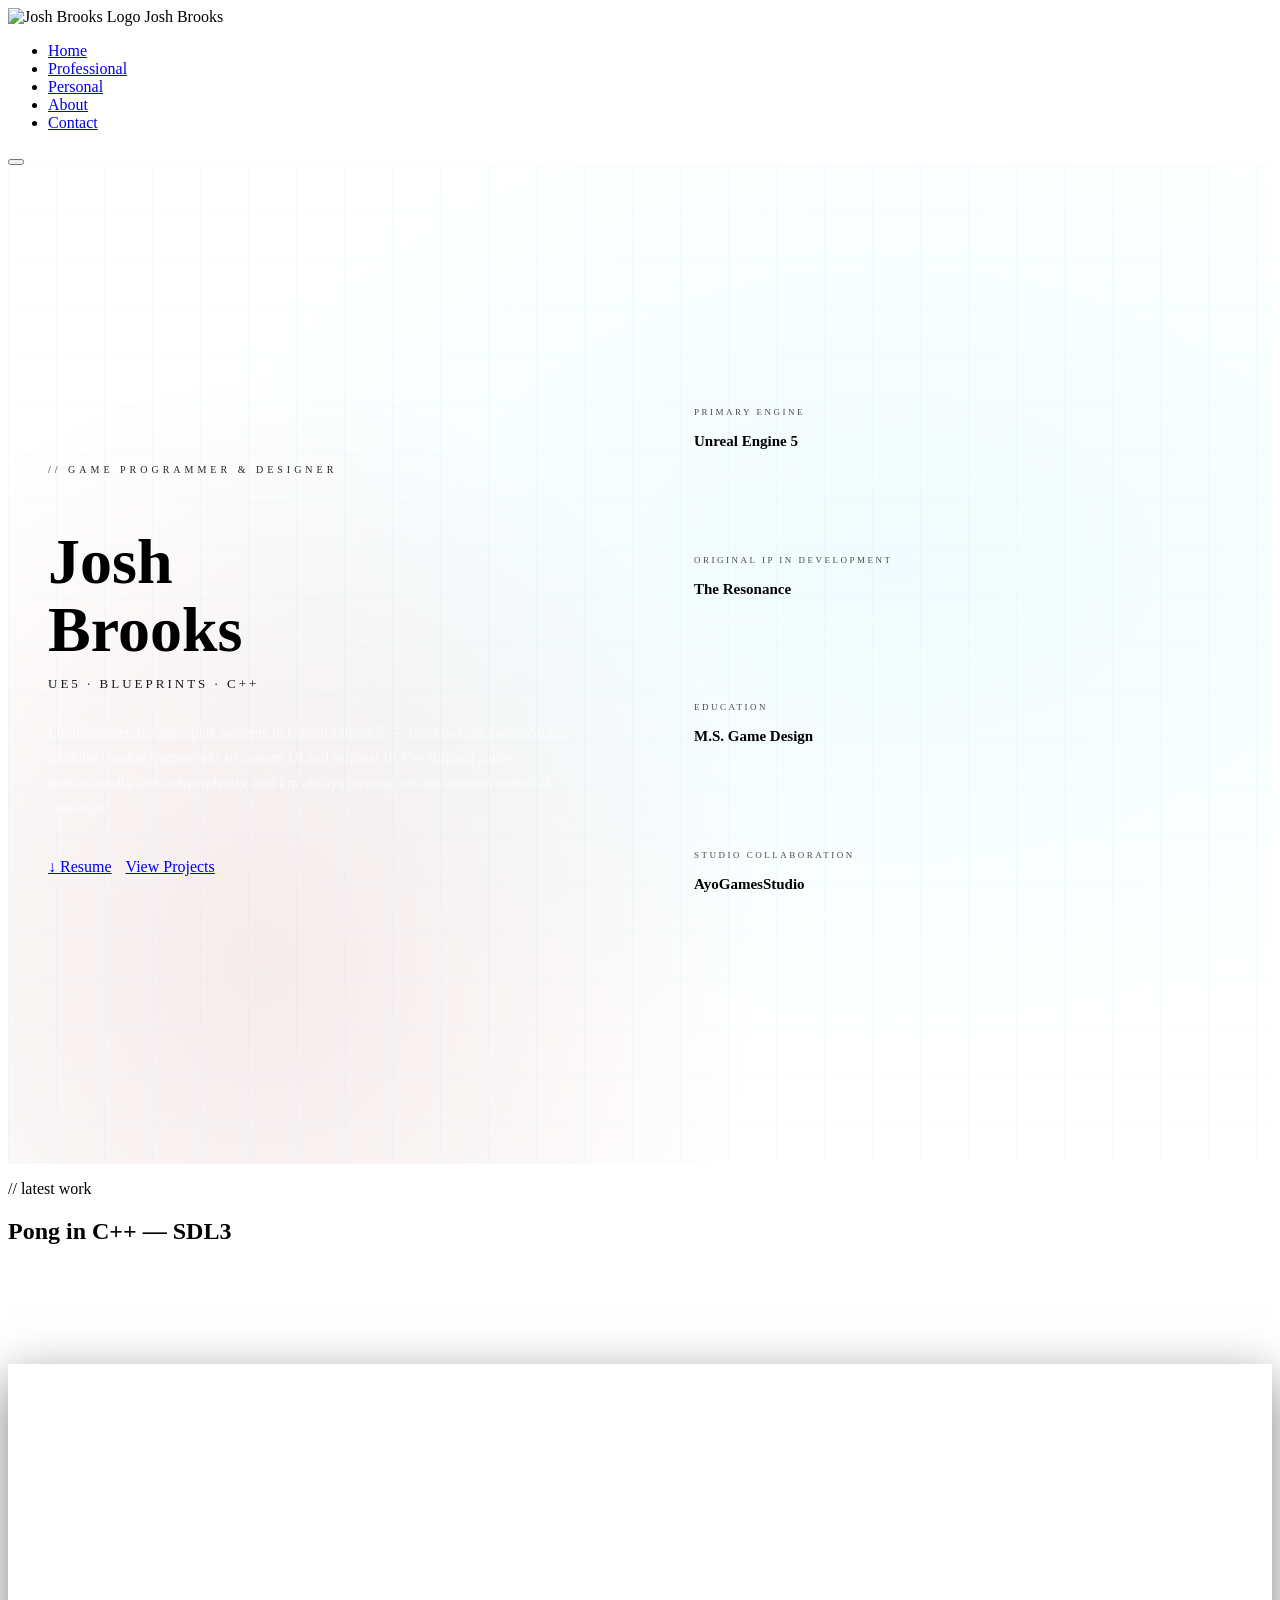
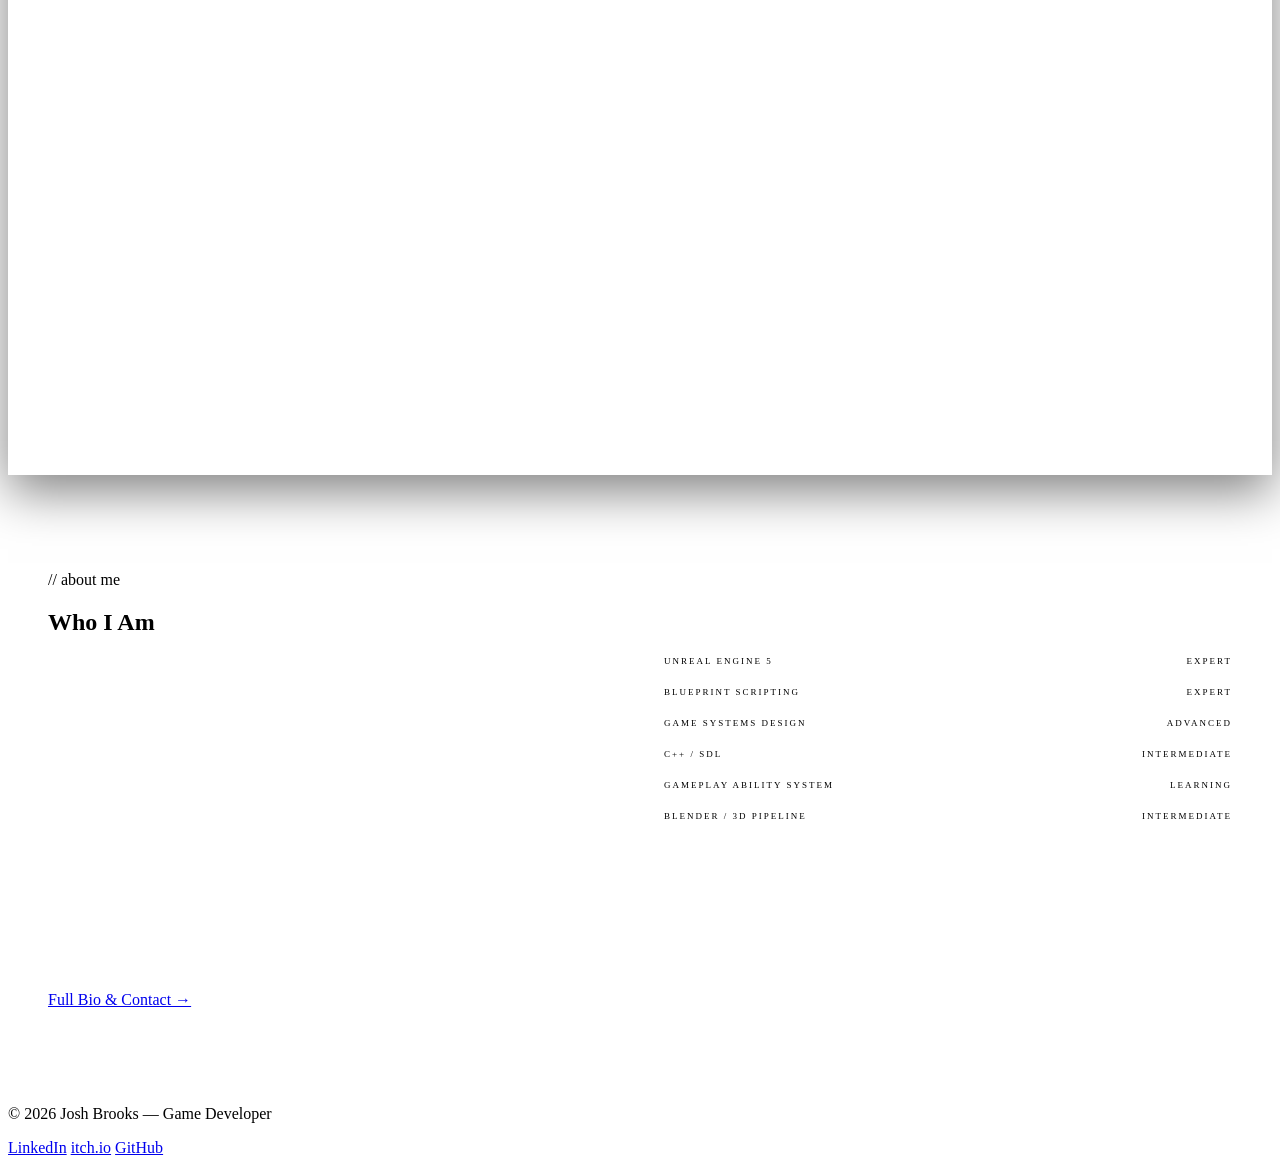
==== index.html @ 255cf156 "Add The Resonance and GASOline plugin case studies Adds two new project case studies to Personal Pro" ====
<!DOCTYPE html>
<html lang="en">
<head>
<meta charset="UTF-8"/>
<meta name="viewport" content="width=device-width, initial-scale=1.0"/>
<meta name="description" content="Josh Brooks — Game Programmer & Designer. UE5, Blueprints, C++."/>
<title>Josh Brooks — Game Dev Portfolio</title>
<link rel="stylesheet" href="style.css"/>
<style>
  /* ── HERO ── */
  .hero {
    min-height: calc(100vh - 62px);
    display: flex;
    align-items: center;
    padding: 80px 40px;
    position: relative;
    overflow: hidden;
  }
  .hero::before {
    content: '';
    position: absolute; inset: 0;
    background:
      radial-gradient(ellipse 60% 50% at 70% 40%, rgba(34,211,238,0.07), transparent),
      radial-gradient(ellipse 40% 60% at 20% 80%, rgba(132,0,5,0.08), transparent);
    pointer-events: none;
  }
  /* subtle grid texture */
  .hero::after {
    content: '';
    position: absolute; inset: 0;
    background-image:
      linear-gradient(rgba(34,211,238,0.04) 1px, transparent 1px),
      linear-gradient(90deg, rgba(34,211,238,0.04) 1px, transparent 1px);
    background-size: 48px 48px;
    pointer-events: none;
  }
 
  .hero-inner {
    position: relative;
    z-index: 2;
    max-width: 1200px;
    margin: 0 auto;
    width: 100%;
    display: grid;
    grid-template-columns: 1fr 1fr;
    gap: 60px;
    align-items: center;
  }
 
  .hero-eyebrow {
    font-family: var(--font-mono);
    font-size: 10px;
    letter-spacing: 4px;
    text-transform: uppercase;
    color: var(--cyan);
    margin-bottom: 16px;
    opacity: 0.85;
  }
  .hero-name {
    font-family: var(--font-head);
    font-weight: 700;
    font-size: clamp(36px, 5vw, 64px);
    line-height: 1.05;
    color: var(--white);
    margin-bottom: 12px;
  }
  .hero-name span {
    color: var(--cyan);
  }
  .hero-role {
    font-family: var(--font-mono);
    font-size: 13px;
    letter-spacing: 3px;
    text-transform: uppercase;
    color: var(--red-bright);
    margin-bottom: 28px;
    opacity: 0.9;
  }
  .hero-bio {
    font-size: 15px;
    font-weight: 300;
    color: rgba(255,255,255,0.65);
    line-height: 1.7;
    max-width: 520px;
    margin-bottom: 36px;
  }
  .hero-btns {
    display: flex;
    gap: 14px;
    flex-wrap: wrap;
  }
 
  /* hero stat chips */
  .hero-stats {
    display: flex;
    flex-direction: column;
    gap: 16px;
  }
  .stat-card {
    background: var(--surface);
    border: 1px solid var(--border);
    border-radius: var(--radius);
    padding: 20px 24px;
    position: relative;
    overflow: hidden;
    transition: border-color 0.3s, box-shadow 0.3s;
  }
  .stat-card:hover {
    border-color: rgba(34,211,238,0.4);
    box-shadow: 0 8px 32px rgba(0,0,0,0.3), 0 0 16px var(--cyan-glow);
  }
  .stat-card::before {
    content: '';
    position: absolute; top:0; right:0;
    width:30px; height:30px;
    background: linear-gradient(225deg, var(--cyan-dim), transparent 60%);
    opacity: 0.4;
    border-radius: 0 var(--radius) 0 0;
  }
  .stat-label {
    font-family: var(--font-mono);
    font-size: 9px;
    letter-spacing: 2.5px;
    text-transform: uppercase;
    color: var(--cyan);
    opacity: 0.7;
    margin-bottom: 6px;
  }
  .stat-value {
    font-family: var(--font-head);
    font-weight: 600;
    font-size: 15px;
    color: var(--white);
    line-height: 1.3;
  }
  .stat-sub {
    font-size: 11px;
    font-weight: 300;
    color: rgba(255,255,255,0.45);
    margin-top: 4px;
  }
 
  /* ── ABOUT ── */
  .about-grid {
    display: grid;
    grid-template-columns: 1fr 1fr;
    gap: 48px;
    align-items: start;
  }
  .about-text p {
    font-size: 14px;
    font-weight: 300;
    color: rgba(255,255,255,0.65);
    line-height: 1.75;
    margin-bottom: 16px;
  }
  .about-text p:last-child { margin-bottom: 0; }
 
  .skills-grid {
    display: flex;
    flex-direction: column;
    gap: 12px;
  }
  .skill-row {
    display: flex;
    flex-direction: column;
    gap: 6px;
  }
  .skill-name {
    font-family: var(--font-mono);
    font-size: 9px;
    letter-spacing: 2px;
    text-transform: uppercase;
    color: var(--muted);
    display: flex;
    justify-content: space-between;
  }
  .skill-name span { color: var(--cyan); }
  .skill-bar {
    height: 3px;
    background: rgba(255,255,255,0.08);
    border-radius: 2px;
    overflow: hidden;
  }
  .skill-fill {
    height: 100%;
    background: linear-gradient(90deg, var(--cyan-dim), var(--cyan));
    border-radius: 2px;
    transform-origin: left;
    animation: fillBar 1.2s cubic-bezier(0.22,1,0.36,1) both;
    animation-play-state: paused;
  }
  .skill-fill.animate { animation-play-state: running; }
  @keyframes fillBar { from { transform: scaleX(0); } to { transform: scaleX(1); } }
 
  /* ── FEATURED VIDEO ── */
  .video-wrap {
    position: relative;
    width: 100%;
    padding-top: 56.25%;
    border-radius: var(--radius);
    overflow: hidden;
    border: 1px solid var(--border);
    box-shadow: 0 16px 48px rgba(0,0,0,0.5);
  }
  .video-wrap iframe {
    position: absolute; inset:0;
    width:100%; height:100%;
    border:none;
  }
 
  /* ── RESPONSIVE ── */
  @media (max-width: 900px) {
    .hero-inner  { grid-template-columns: 1fr; gap:40px; }
    .hero-stats  { flex-direction: row; flex-wrap: wrap; }
    .stat-card   { flex:1; min-width:200px; }
    .about-grid  { grid-template-columns: 1fr; }
    .hero        { padding: 60px 20px; }
  }
</style>
</head>
<body>
 
<!-- NAV -->
<nav class="site-nav">
  <div class="nav-logo">
    <img src="https://wixmp-fe53c9ff592a4da924211f23.wixmp.com/users/c1eed976-c0aa-4ad0-b243-b94461a41cc9/design-previews/214d02a4-6cc4-48d9-95d4-596dc8450f7b/1761703744191-transparentThumbnail.png" alt="Josh Brooks Logo"/>
    <span class="nav-logo-text">Josh Brooks</span>
  </div>
  <ul class="nav-links" id="navLinks">
    <li><a href="index.html" class="active">Home</a></li>
    <li><a href="professional.html">Professional</a></li>
    <li><a href="personal.html">Personal</a></li>
    <li><a href="about.html">About</a></li>
    <li><a href="about.html#contact">Contact</a></li>
  </ul>
  <button class="nav-hamburger" id="hamburger" aria-label="Menu">
    <span></span><span></span><span></span>
  </button>
</nav>
 
<!-- HERO -->
<section class="hero">
  <div class="hero-inner">
    <div class="hero-content">
      <p class="hero-eyebrow">// game programmer & designer</p>
      <h1 class="hero-name">Josh<br/><span>Brooks</span></h1>
      <p class="hero-role">UE5 · Blueprints · C++</p>
      <p class="hero-bio">
        I build immersive gameplay systems in Unreal Engine 5 — from faction-aware AI and modular combat frameworks to custom UI and original IP. I've shipped games professionally and independently, and I'm always pushing toward the next technical challenge.
      </p>
      <div class="hero-btns">
        <a class="btn" href="https://2205a5c4-53d7-4538-85b3-964f6ede4443.filesusr.com/ugd/c1eed9_886ade4aed494b0692daa543a011683f.pdf" target="_blank" rel="noopener">
          ↓ Resume
        </a>
        <a class="btn btn-solid" href="professional.html">View Projects</a>
      </div>
    </div>
    <div class="hero-stats">
      <div class="stat-card">
        <p class="stat-label">Primary Engine</p>
        <p class="stat-value">Unreal Engine 5</p>
        <p class="stat-sub">Blueprints · C++ · GAS</p>
      </div>
      <div class="stat-card">
        <p class="stat-label">Original IP in Development</p>
        <p class="stat-value">The Resonance</p>
        <p class="stat-sub">Elemental Action RPG · GAS Vertical Slice</p>
      </div>
      <div class="stat-card">
        <p class="stat-label">Education</p>
        <p class="stat-value">M.S. Game Design</p>
        <p class="stat-sub">Full Sail University · Digital Cinematography B.S.</p>
      </div>
      <div class="stat-card">
        <p class="stat-label">Studio Collaboration</p>
        <p class="stat-value">AyoGamesStudio</p>
        <p class="stat-sub">Lead Programmer · Little Red Hunter</p>
      </div>
    </div>
  </div>
</section>
 
<!-- FEATURED VIDEO -->
<div class="section" style="padding-top:0;">
  <p class="section-label">// latest work</p>
  <h2 class="section-title">Pong in C++ — SDL3</h2>
  <div class="section-rule"></div>
  <p style="font-size:14px;font-weight:300;color:rgba(255,255,255,0.6);line-height:1.7;margin-bottom:28px;max-width:640px;">
    A fully functional Pong implementation built from scratch in C++ using SDL3 — covering the game loop, delta-time movement, collision detection, paddle AI, and score rendering. Based on Chapter 1 of <em>Game Programming in C++</em> by Sanjay Madhav.
  </p>
  <div class="video-wrap">
    <iframe src="https://www.youtube.com/embed/8UvOI4M-qIA" title="Pong in C++ with SDL3 — Gameplay" allowfullscreen></iframe>
  </div>
</div>
 
<!-- ABOUT SNAPSHOT -->
<div class="section" style="background:var(--bg-dark); max-width:100%; padding:80px 40px;">
  <div style="max-width:1200px; margin:0 auto;">
    <p class="section-label">// about me</p>
    <h2 class="section-title">Who I Am</h2>
    <div class="section-rule"></div>
    <div class="about-grid">
      <div class="about-text">
        <p>Hey! I'm Josh, a Game Programmer and Designer from New Jersey, USA. I've been playing games for as long as I can remember, always curious about how they worked behind the scenes.</p>
        <p>That curiosity led me to earn a Conservatory Certificate in Fine Arts, a Bachelor's in Digital Cinematography, and later a Master's in Game Design from Full Sail University.</p>
        <p>During my studies I interned at Zygobots as Lead Intern, where I contributed to Shattered Melodies — a full action RPG that Ayo Games Studio published on Steam after my graduation. Since then I've continued collaborating with Ayo Games on Little Red Hunter as Lead Programmer, while also building and shipping my own games independently.</p>
        <p>What excites me most is figuring out how gameplay systems tick — and then finding ways to make them more efficient, polished, and fun.</p>
        <div style="margin-top:28px;">
          <a class="btn" href="about.html">Full Bio & Contact →</a>
        </div>
      </div>
      <div class="skills-grid" id="skillsGrid">
        <div class="skill-row">
          <div class="skill-name">Unreal Engine 5 <span>Expert</span></div>
          <div class="skill-bar"><div class="skill-fill" style="width:90%"></div></div>
        </div>
        <div class="skill-row">
          <div class="skill-name">Blueprint Scripting <span>Expert</span></div>
          <div class="skill-bar"><div class="skill-fill" style="width:90%"></div></div>
        </div>
        <div class="skill-row">
          <div class="skill-name">Game Systems Design <span>Advanced</span></div>
          <div class="skill-bar"><div class="skill-fill" style="width:80%"></div></div>
        </div>
        <div class="skill-row">
          <div class="skill-name">C++ / SDL <span>Intermediate</span></div>
          <div class="skill-bar"><div class="skill-fill" style="width:55%"></div></div>
        </div>
        <div class="skill-row">
          <div class="skill-name">Gameplay Ability System <span>Learning</span></div>
          <div class="skill-bar"><div class="skill-fill" style="width:35%"></div></div>
        </div>
        <div class="skill-row">
          <div class="skill-name">Blender / 3D Pipeline <span>Intermediate</span></div>
          <div class="skill-bar"><div class="skill-fill" style="width:50%"></div></div>
        </div>
      </div>
    </div>
  </div>
</div>
 
<!-- FOOTER -->
<footer class="site-footer">
  <p class="footer-copy">© 2026 Josh Brooks — Game Developer</p>
  <div class="footer-links">
    <a href="http://www.linkedin.com/in/veryambitious" target="_blank" rel="noopener">LinkedIn</a>
    <a href="https://fear-wydk.itch.io" target="_blank" rel="noopener">itch.io</a>
    <a href="https://github.com/FearWydk" target="_blank" rel="noopener">GitHub</a>
  </div>
</footer>
 
<script>
  // Nav hamburger
  document.getElementById('hamburger').addEventListener('click', () => {
    document.getElementById('navLinks').classList.toggle('open');
  });
 
  // Skill bar animation on scroll
  const skillsGrid = document.getElementById('skillsGrid');
  const fills = skillsGrid.querySelectorAll('.skill-fill');
  const observer = new IntersectionObserver(entries => {
    entries.forEach(entry => {
      if (entry.isIntersecting) {
        fills.forEach((f, i) => {
          setTimeout(() => f.classList.add('animate'), i * 100);
        });
        observer.disconnect();
      }
    });
  }, { threshold: 0.3 });
  observer.observe(skillsGrid);
</script>
</body>
</html>
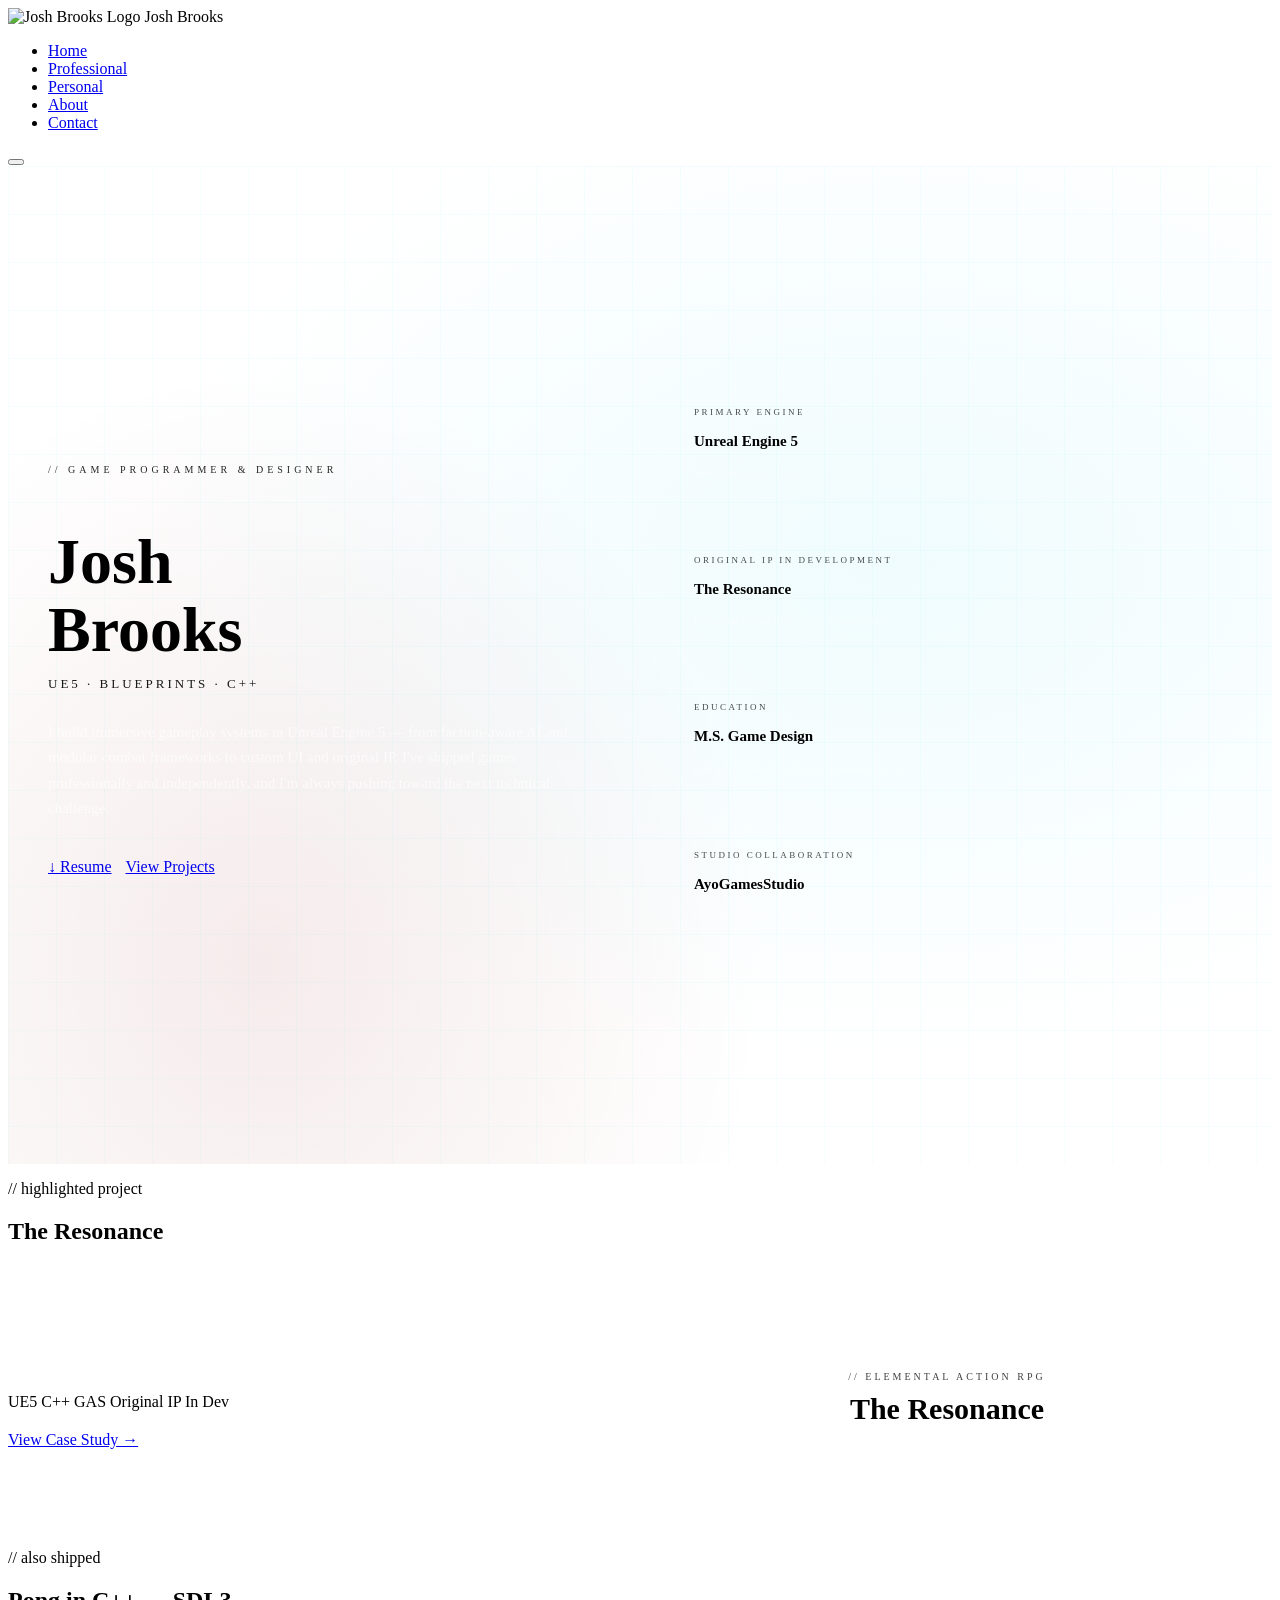
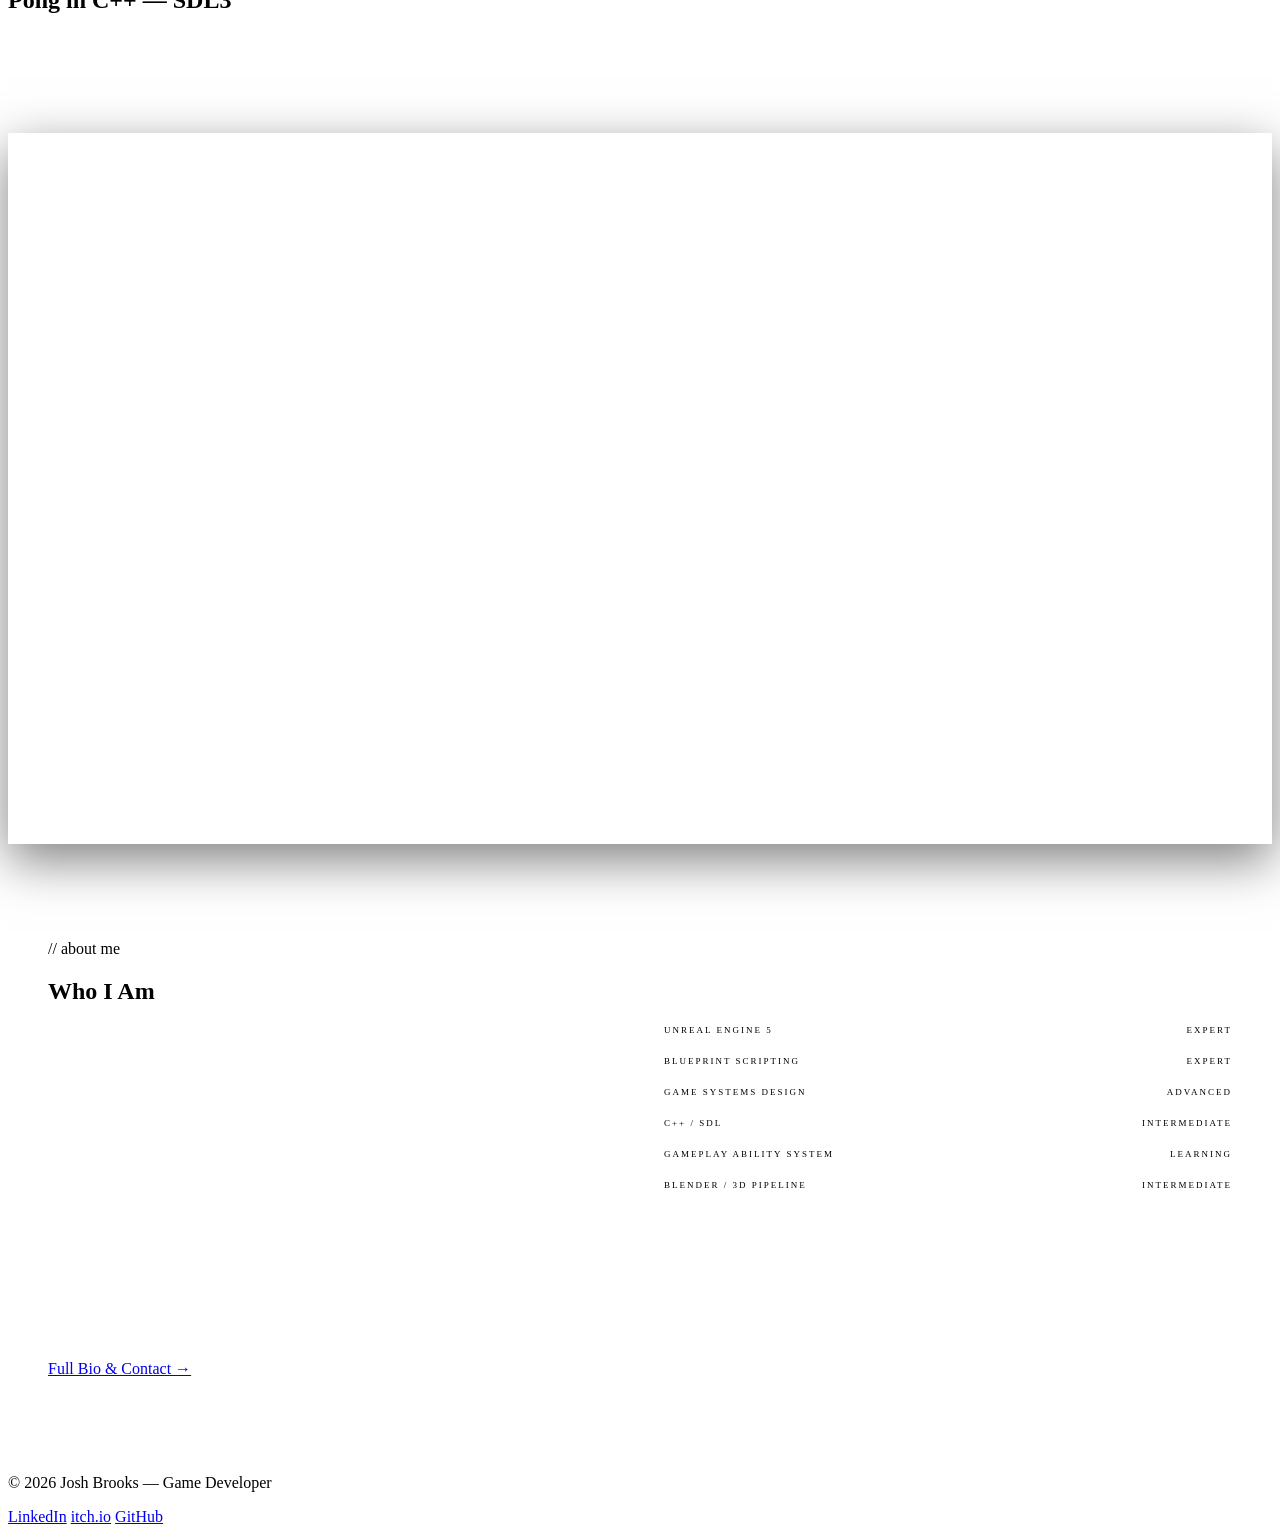
==== commit ca51437a: "Soften company framing, drop Zodia system, add homepage highlight Follow-up polish after review — re" ====
--- a/index.html
+++ b/index.html
@@ -209,6 +209,50 @@
     border:none;
   }
  
+  /* ── HIGHLIGHTED PROJECT ── */
+  .highlight-grid {
+    display: grid;
+    grid-template-columns: 1.1fr 0.9fr;
+    gap: 40px;
+    align-items: stretch;
+    max-width: 1200px;
+  }
+  .highlight-text p {
+    font-size: 14px;
+    font-weight: 300;
+    color: rgba(255,255,255,0.65);
+    line-height: 1.75;
+    margin-bottom: 16px;
+    max-width: 560px;
+  }
+  .highlight-panel {
+    border: 1px solid var(--border);
+    border-radius: var(--radius);
+    background: linear-gradient(135deg, rgba(34,211,238,0.1), rgba(132,0,5,0.14) 60%, var(--surface2));
+    display: flex;
+    flex-direction: column;
+    align-items: center;
+    justify-content: center;
+    gap: 10px;
+    min-height: 220px;
+    padding: 24px;
+    text-align: center;
+  }
+  .highlight-panel .hp-eyebrow {
+    font-family: var(--font-mono);
+    font-size: 10px;
+    letter-spacing: 3px;
+    text-transform: uppercase;
+    color: var(--cyan);
+    opacity: 0.75;
+  }
+  .highlight-panel .hp-title {
+    font-family: var(--font-head);
+    font-weight: 700;
+    font-size: 30px;
+    color: var(--white);
+  }
+
   /* ── RESPONSIVE ── */
   @media (max-width: 900px) {
     .hero-inner  { grid-template-columns: 1fr; gap:40px; }
@@ -216,6 +260,7 @@
     .stat-card   { flex:1; min-width:200px; }
     .about-grid  { grid-template-columns: 1fr; }
     .hero        { padding: 60px 20px; }
+    .highlight-grid { grid-template-columns: 1fr; }
   }
 </style>
 </head>
@@ -281,9 +326,33 @@
   </div>
 </section>
  
+<!-- HIGHLIGHTED PROJECT -->
+<div class="section" style="padding-top:0;">
+  <p class="section-label">// highlighted project</p>
+  <h2 class="section-title">The Resonance</h2>
+  <div class="section-rule"></div>
+  <div class="highlight-grid">
+    <div class="highlight-text">
+      <p>My primary original IP — a solo-built elemental action RPG in Unreal Engine 5. GAS-driven combat, a C++ enemy AI controller, and a custom Gameplay Ability System plugin (GASOline) built from scratch to run it. This is the vertical slice I'm building toward a gameplay programmer role at an action-RPG studio.</p>
+      <div class="tags" style="margin-bottom:20px;">
+        <span class="tag">UE5</span>
+        <span class="tag">C++</span>
+        <span class="tag">GAS</span>
+        <span class="tag p">Original IP</span>
+        <span class="tag g">In Dev</span>
+      </div>
+      <a class="btn btn-solid" href="case-the-resonance.html">View Case Study →</a>
+    </div>
+    <div class="highlight-panel">
+      <span class="hp-eyebrow">// elemental action rpg</span>
+      <span class="hp-title">The Resonance</span>
+    </div>
+  </div>
+</div>
+
 <!-- FEATURED VIDEO -->
-<div class="section" style="padding-top:0;">
-  <p class="section-label">// latest work</p>
+<div class="section">
+  <p class="section-label">// also shipped</p>
   <h2 class="section-title">Pong in C++ — SDL3</h2>
   <div class="section-rule"></div>
   <p style="font-size:14px;font-weight:300;color:rgba(255,255,255,0.6);line-height:1.7;margin-bottom:28px;max-width:640px;">
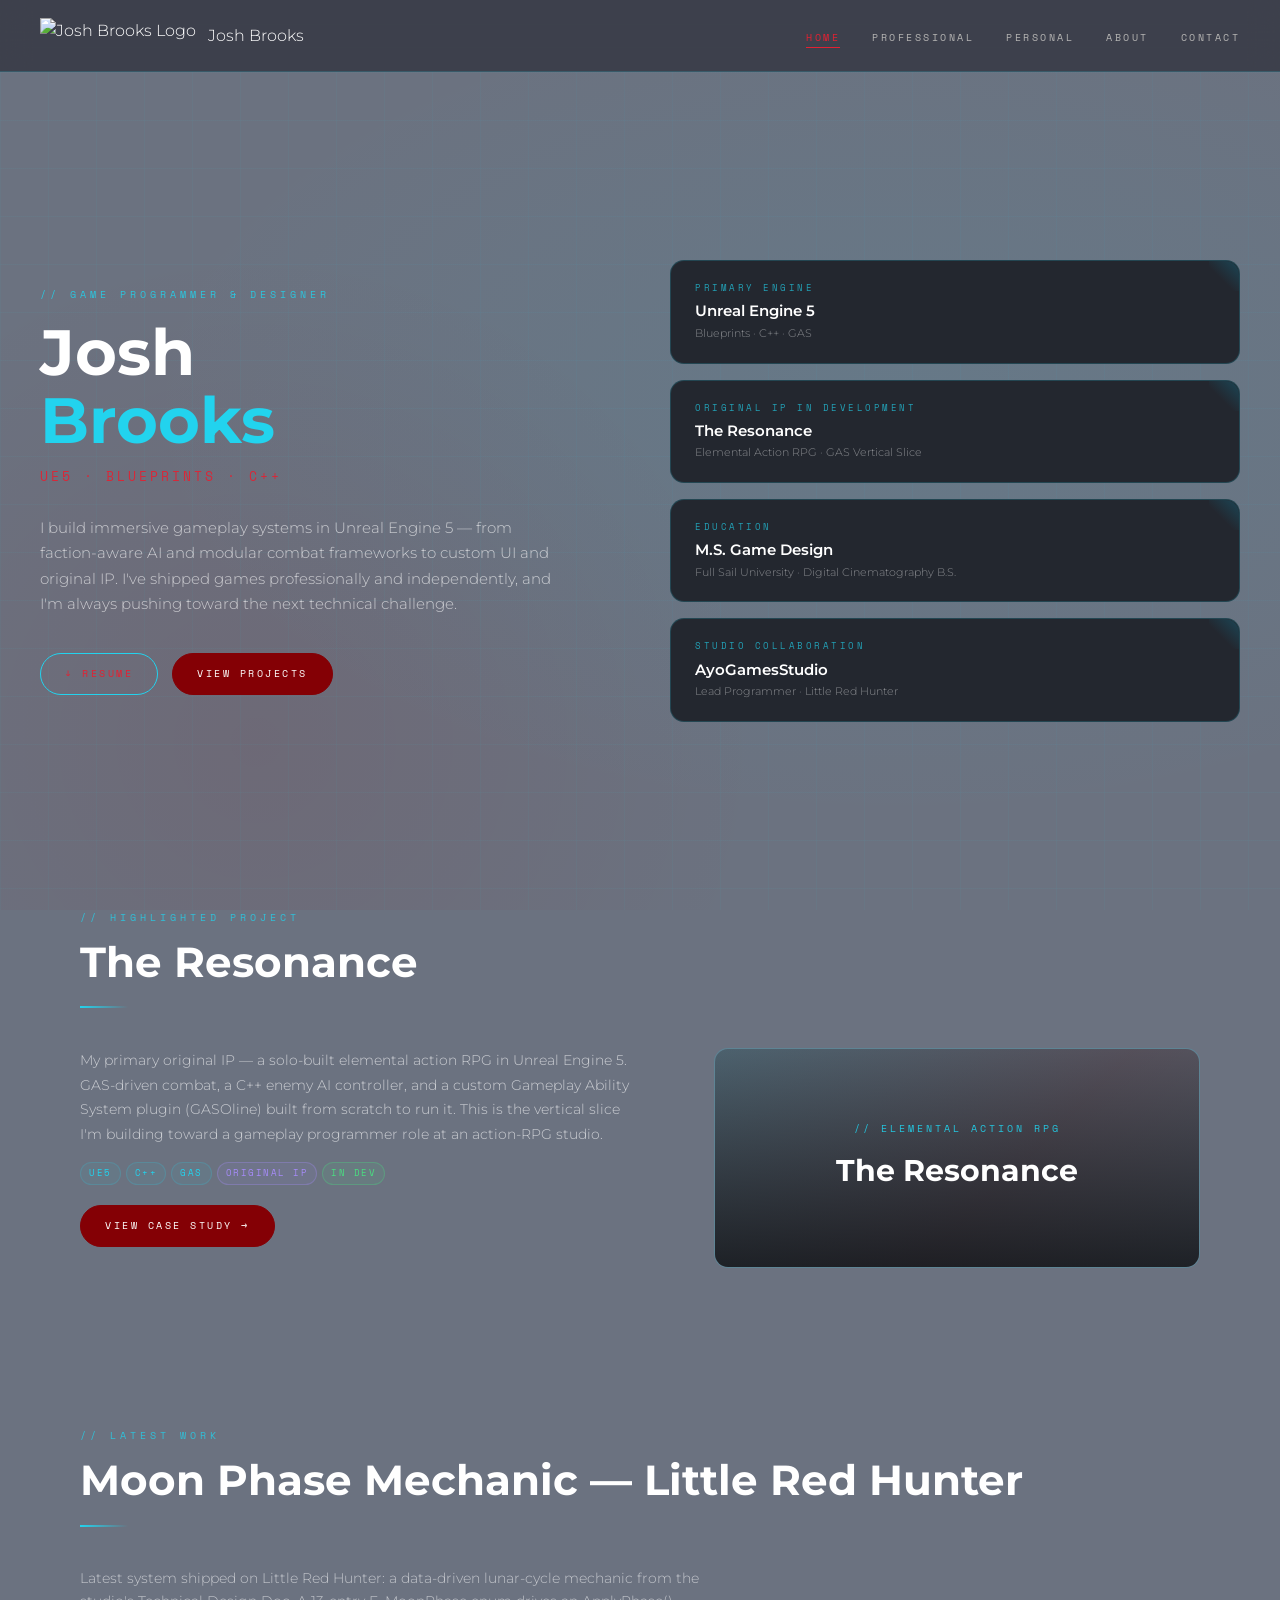
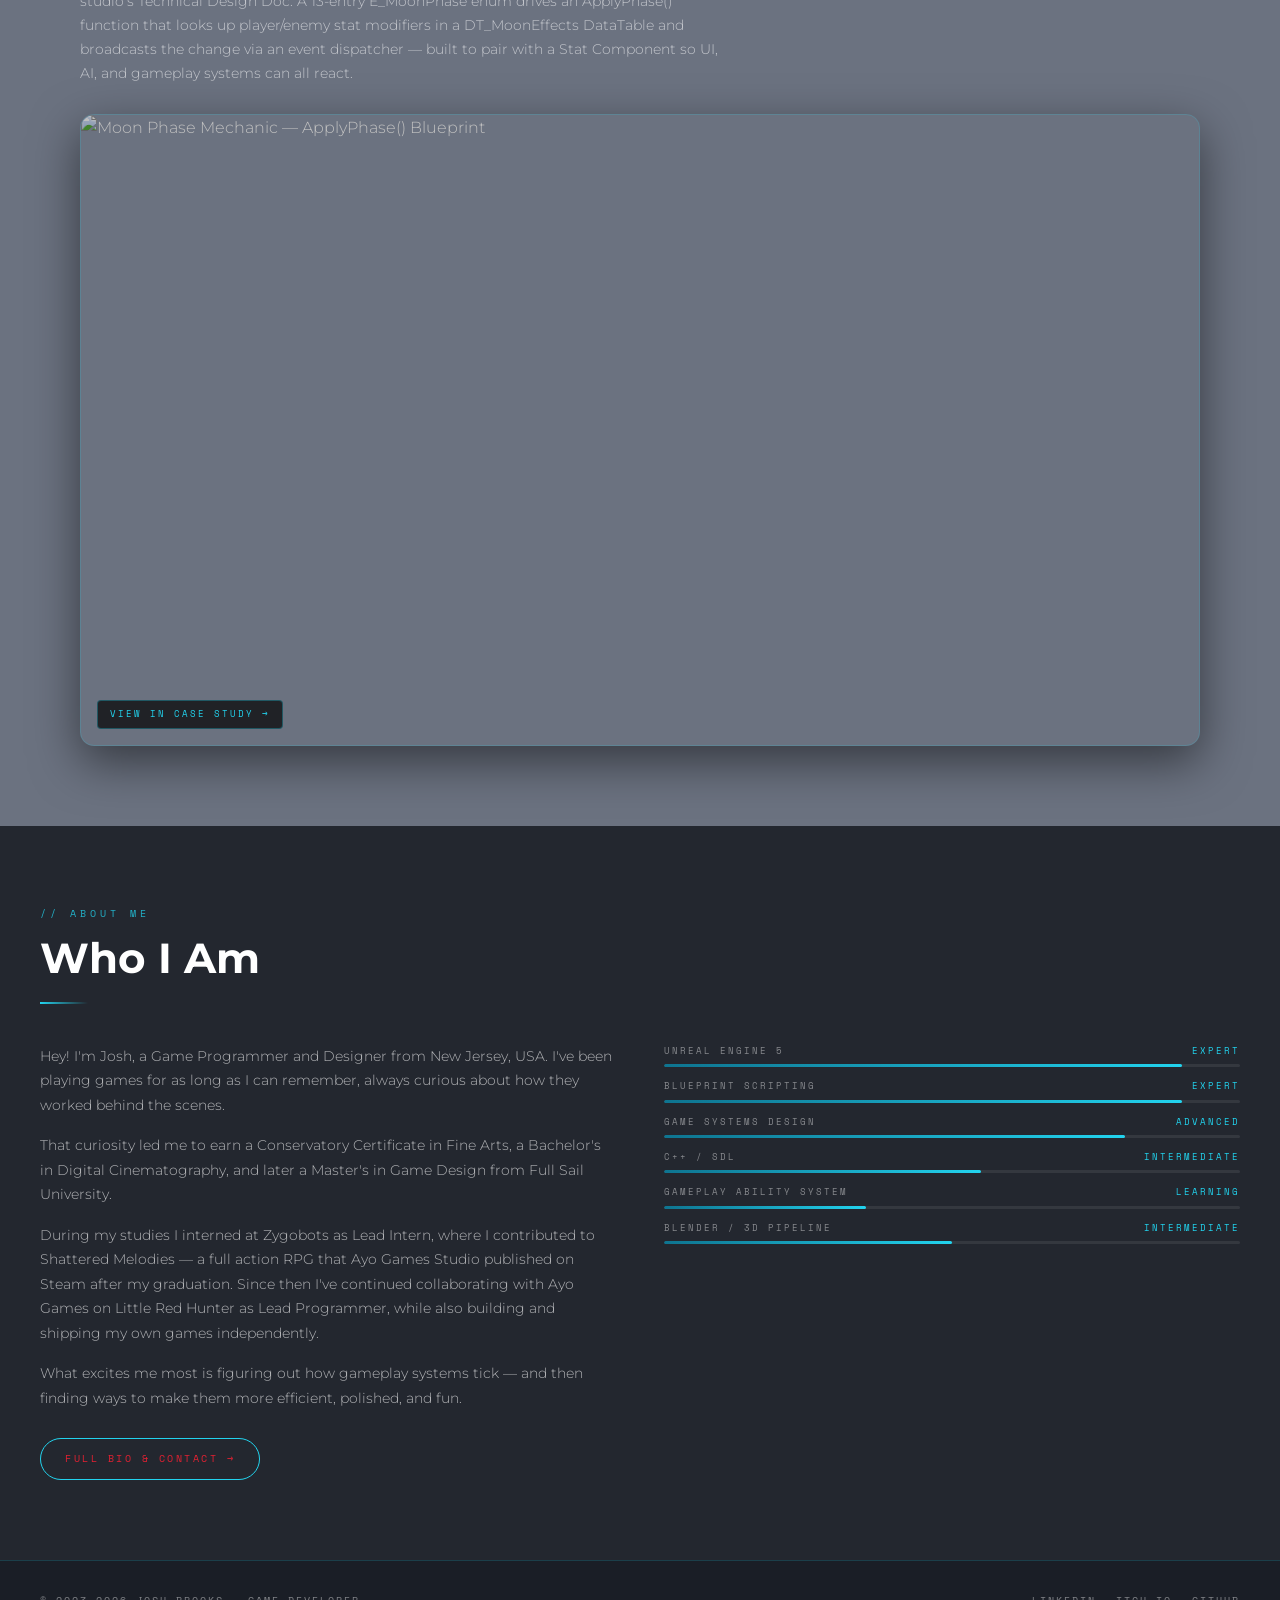
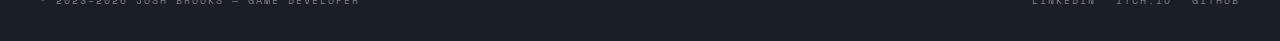
==== commit 5069c88e: "Add files via upload" ====
--- a/index.html
+++ b/index.html
@@ -208,6 +208,20 @@
     width:100%; height:100%;
     border:none;
   }
+  .video-wrap img {
+    position: absolute; inset:0;
+    width:100%; height:100%;
+    object-fit: cover;
+    filter: brightness(0.75);
+    transition: filter 0.3s, transform 0.4s;
+  }
+  a.video-wrap:hover img { filter: brightness(1); transform: scale(1.03); }
+  .video-wrap .vw-tag {
+    position: absolute; bottom:16px; left:16px;
+    font-family: var(--font-mono); font-size:9px; letter-spacing:2px; text-transform:uppercase;
+    color: var(--cyan); background: rgba(0,0,0,0.7); padding:6px 12px; border-radius:4px;
+    border: 1px solid rgba(34,211,238,0.3);
+  }
  
   /* ── HIGHLIGHTED PROJECT ── */
   .highlight-grid {
@@ -226,9 +240,12 @@
     max-width: 560px;
   }
   .highlight-panel {
+    position: relative;
+    overflow: hidden;
     border: 1px solid var(--border);
     border-radius: var(--radius);
-    background: linear-gradient(135deg, rgba(34,211,238,0.1), rgba(132,0,5,0.14) 60%, var(--surface2));
+    background-size: cover;
+    background-position: center 30%;
     display: flex;
     flex-direction: column;
     align-items: center;
@@ -237,14 +254,25 @@
     min-height: 220px;
     padding: 24px;
     text-align: center;
-  }
+    text-decoration: none;
+    transition: transform 0.3s;
+  }
+  a.highlight-panel:hover { transform: translateY(-2px); }
+  .highlight-panel::after {
+    content: '';
+    position: absolute;
+    inset: 0;
+    background: linear-gradient(180deg, rgba(11,13,16,0.25), rgba(11,13,16,0.8)),
+                linear-gradient(135deg, rgba(34,211,238,0.12), rgba(132,0,5,0.1) 60%, transparent);
+  }
+  .highlight-panel .hp-eyebrow, .highlight-panel .hp-title { position: relative; z-index: 1; }
   .highlight-panel .hp-eyebrow {
     font-family: var(--font-mono);
     font-size: 10px;
     letter-spacing: 3px;
     text-transform: uppercase;
     color: var(--cyan);
-    opacity: 0.75;
+    opacity: 0.9;
   }
   .highlight-panel .hp-title {
     font-family: var(--font-head);
@@ -343,24 +371,25 @@
       </div>
       <a class="btn btn-solid" href="case-the-resonance.html">View Case Study →</a>
     </div>
-    <div class="highlight-panel">
+    <a class="highlight-panel" href="case-the-resonance.html" style="background-image:url('media/the-resonance/hero.jpg');">
       <span class="hp-eyebrow">// elemental action rpg</span>
       <span class="hp-title">The Resonance</span>
-    </div>
+    </a>
   </div>
 </div>
 
 <!-- FEATURED VIDEO -->
 <div class="section">
-  <p class="section-label">// also shipped</p>
-  <h2 class="section-title">Pong in C++ — SDL3</h2>
+  <p class="section-label">// latest work</p>
+  <h2 class="section-title">Moon Phase Mechanic — Little Red Hunter</h2>
   <div class="section-rule"></div>
   <p style="font-size:14px;font-weight:300;color:rgba(255,255,255,0.6);line-height:1.7;margin-bottom:28px;max-width:640px;">
-    A fully functional Pong implementation built from scratch in C++ using SDL3 — covering the game loop, delta-time movement, collision detection, paddle AI, and score rendering. Based on Chapter 1 of <em>Game Programming in C++</em> by Sanjay Madhav.
+    Latest system shipped on Little Red Hunter: a data-driven lunar-cycle mechanic from the studio's Technical Design Doc. A 13-entry E_MoonPhase enum drives an ApplyPhase() function that looks up player/enemy stat modifiers in a DT_MoonEffects DataTable and broadcasts the change via an event dispatcher — built to pair with a Stat Component so UI, AI, and gameplay systems can all react.
   </p>
-  <div class="video-wrap">
-    <iframe src="https://www.youtube.com/embed/8UvOI4M-qIA" title="Pong in C++ with SDL3 — Gameplay" allowfullscreen></iframe>
-  </div>
+  <a class="video-wrap" href="case-little-red-hunter.html#moon-phase" style="display:block;">
+    <img src="media/little-red-hunter/ApplyPhase Blueprint.png" alt="Moon Phase Mechanic — ApplyPhase() Blueprint"/>
+    <span class="vw-tag">View in Case Study →</span>
+  </a>
 </div>
  
 <!-- ABOUT SNAPSHOT -->
@@ -411,7 +440,7 @@
  
 <!-- FOOTER -->
 <footer class="site-footer">
-  <p class="footer-copy">© 2026 Josh Brooks — Game Developer</p>
+  <p class="footer-copy">© 2023–2026 Josh Brooks — Game Developer</p>
   <div class="footer-links">
     <a href="http://www.linkedin.com/in/veryambitious" target="_blank" rel="noopener">LinkedIn</a>
     <a href="https://fear-wydk.itch.io" target="_blank" rel="noopener">itch.io</a>
--- a/style.css
+++ b/style.css
@@ -0,0 +1,485 @@
+/* ============================================================
+   JOSH BROOKS — GAME DEV PORTFOLIO
+   Shared stylesheet — all pages import this
+   ============================================================ */
+
+/* ── FONTS ── */
+@import url('https://fonts.googleapis.com/css2?family=Montserrat:wght@300;400;600;700&family=Space+Mono:ital,wght@0,400;0,700;1,400&display=swap');
+
+/* ── RESET ── */
+*, *::before, *::after { box-sizing: border-box; margin: 0; padding: 0; }
+html { scroll-behavior: smooth; }
+
+/* ── TOKENS ── */
+:root {
+  --bg:           #6b7280;
+  --bg-dark:      #23272f;
+  --bg-darker:    #1a1e26;
+  --surface:      #23272f;
+  --surface2:     #2a2f3a;
+  --cyan:         #22d3ee;
+  --cyan-dim:     #0e7490;
+  --cyan-glow:    rgba(34,211,238,0.12);
+  --red:          #840005;
+  --red-bright:   #E32132;
+  --white:        #ffffff;
+  --offwhite:     #e8e6df;
+  --muted:        rgba(255,255,255,0.45);
+  --border:       rgba(34,211,238,0.18);
+  --radius:       14px;
+  --radius-sm:    8px;
+  --font-head:    'Montserrat', sans-serif;
+  --font-body:    'Montserrat', sans-serif;
+  --font-mono:    'Space Mono', monospace;
+}
+
+/* ── BASE ── */
+body {
+  background: var(--bg);
+  color: var(--white);
+  font-family: var(--font-body);
+  font-weight: 300;
+  line-height: 1.6;
+  min-height: 100vh;
+  display: flex;
+  flex-direction: column;
+}
+
+a { color: inherit; text-decoration: none; }
+img { display: block; max-width: 100%; }
+
+/* ── NAV ── */
+.site-nav {
+  position: sticky;
+  top: 0;
+  z-index: 100;
+  background: rgba(35,35,45,0.62);
+  backdrop-filter: blur(14px);
+  -webkit-backdrop-filter: blur(14px);
+  border-bottom: 1px solid var(--border);
+  padding: 0 40px;
+  display: flex;
+  align-items: center;
+  justify-content: space-between;
+  height: 72px;
+}
+
+.nav-logo {
+  display: flex;
+  align-items: center;
+  gap: 12px;
+}
+.nav-logo img {
+  height: 48px;
+  width: auto;
+  object-fit: contain;
+  padding: 6px 0;
+}
+}
+.nav-logo-text {
+  font-family: var(--font-mono);
+  font-size: 11px;
+  letter-spacing: 3px;
+  text-transform: uppercase;
+  color: var(--cyan);
+  opacity: 0.85;
+}
+
+.nav-links {
+  display: flex;
+  gap: 32px;
+  list-style: none;
+}
+.nav-links a {
+  font-family: var(--font-mono);
+  font-size: 10px;
+  letter-spacing: 2.5px;
+  text-transform: uppercase;
+  color: var(--offwhite);
+  opacity: 0.7;
+  transition: opacity 0.2s, color 0.2s;
+  padding-bottom: 2px;
+  border-bottom: 1px solid transparent;
+}
+.nav-links a:hover,
+.nav-links a.active {
+  opacity: 1;
+  color: var(--cyan);
+  border-bottom-color: var(--cyan);
+}
+
+.nav-hamburger {
+  display: none;
+  flex-direction: column;
+  gap: 5px;
+  cursor: pointer;
+  background: none;
+  border: none;
+  padding: 4px;
+}
+.nav-hamburger span {
+  display: block;
+  width: 22px;
+  height: 2px;
+  background: var(--offwhite);
+  border-radius: 2px;
+  transition: all 0.3s;
+}
+.nav-hamburger span { background: #E32132; }
+.nav-links a:hover, .nav-links a.active { color: #E32132; border-bottom-color: #E32132; }
+
+/* ── MOBILE NAV ── */
+@media (max-width: 768px) {
+  .site-nav { padding: 0 20px; }
+  .nav-hamburger { display: flex; }
+  .nav-links {
+    display: none;
+    position: absolute;
+    top: 62px; left: 0; right: 0;
+    flex-direction: column;
+    gap: 0;
+    background: var(--bg-dark);
+    border-bottom: 1px solid var(--border);
+    padding: 12px 0;
+  }
+  .nav-links.open { display: flex; }
+  .nav-links li a {
+    display: block;
+    padding: 12px 24px;
+    font-size: 11px;
+  }
+}
+
+/* ── FOOTER ── */
+.site-footer {
+  margin-top: auto;
+  background: var(--bg-darker);
+  border-top: 1px solid var(--border);
+  padding: 32px 40px;
+  display: flex;
+  justify-content: space-between;
+  align-items: center;
+  flex-wrap: wrap;
+  gap: 16px;
+}
+.footer-copy {
+  font-family: var(--font-mono);
+  font-size: 10px;
+  letter-spacing: 2px;
+  color: var(--muted);
+  text-transform: uppercase;
+}
+.footer-links {
+  display: flex;
+  gap: 20px;
+  align-items: center;
+}
+.footer-links a {
+  font-family: var(--font-mono);
+  font-size: 10px;
+  letter-spacing: 2px;
+  text-transform: uppercase;
+  color: var(--muted);
+  transition: color 0.2s;
+}
+.footer-links a:hover { color: var(--cyan); }
+
+/* ── SECTION WRAPPER ── */
+.section {
+  padding: 80px 40px;
+  max-width: 1200px;
+  margin: 0 auto;
+  width: 100%;
+}
+.section-label {
+  font-family: var(--font-mono);
+  font-size: 10px;
+  letter-spacing: 4px;
+  text-transform: uppercase;
+  color: var(--cyan);
+  opacity: 0.8;
+  margin-bottom: 12px;
+}
+.section-title {
+  font-family: var(--font-head);
+  font-weight: 700;
+  font-size: clamp(26px, 4vw, 42px);
+  color: var(--white);
+  line-height: 1.15;
+  margin-bottom: 20px;
+}
+.section-rule {
+  width: 48px;
+  height: 2px;
+  background: linear-gradient(90deg, var(--cyan), transparent);
+  margin-bottom: 40px;
+}
+
+/* ── BUTTONS ── */
+.btn {
+  display: inline-flex;
+  align-items: center;
+  gap: 8px;
+  font-family: var(--font-mono);
+  font-size: 10px;
+  letter-spacing: 2.5px;
+  text-transform: uppercase;
+  padding: 12px 24px;
+  border-radius: 40px;
+  border: 1.5px solid var(--cyan);
+  color: var(--red-bright);
+  background: transparent;
+  cursor: pointer;
+  text-decoration: none;
+  transition: background 0.25s, color 0.25s, box-shadow 0.25s;
+}
+.btn:hover {
+  background: rgba(34,211,238,0.1);
+  color: var(--cyan);
+  box-shadow: 0 0 20px rgba(34,211,238,0.2);
+}
+.btn-solid {
+  background: var(--red);
+  border-color: var(--red);
+  color: var(--white);
+}
+.btn-solid:hover {
+  background: var(--red-bright);
+  border-color: var(--red-bright);
+  color: var(--white);
+  box-shadow: 0 0 20px rgba(227,33,50,0.3);
+}
+
+/* ── SCROLLER (shared across pro + personal pages) ── */
+.scroller-section {
+  padding: 60px 0;
+  background: var(--bg);
+  position: relative;
+}
+.scroller-section .section-label,
+.scroller-section .section-title,
+.scroller-section .section-rule {
+  padding: 0 40px;
+}
+
+:root {
+  --card-w:   300px;
+  --card-h:   460px;
+  --media-h:  185px;
+  --gap:      20px;
+  --fade-w:   60px;
+}
+
+.scroller-wrap { position: relative; width: 100%; }
+.scroller-wrap::before,
+.scroller-wrap::after {
+  content: '';
+  position: absolute; top:0; bottom:0;
+  width: var(--fade-w);
+  z-index: 10; pointer-events: none;
+  transition: width 0.2s ease;
+}
+.scroller-wrap::before { left:0;  background: linear-gradient(to right, var(--bg), transparent); }
+.scroller-wrap::after  { right:0; background: linear-gradient(to left,  var(--bg), transparent); }
+
+.track {
+  display: flex;
+  gap: var(--gap);
+  overflow-x: auto; overflow-y: visible;
+  scroll-snap-type: x mandatory;
+  -webkit-overflow-scrolling: touch;
+  padding: 28px var(--fade-w) 32px;
+  scrollbar-width: none; cursor: grab; user-select: none;
+}
+.track:active { cursor: grabbing; }
+.track::-webkit-scrollbar { display: none; }
+
+.card-scene {
+  flex: 0 0 var(--card-w);
+  height: var(--card-h);
+  perspective: 900px;
+  scroll-snap-align: start;
+  flex-shrink: 0;
+}
+
+.card {
+  width: 100%; height: 100%;
+  background: var(--surface);
+  border: 1px solid var(--border);
+  border-radius: var(--radius);
+  position: relative; overflow: hidden;
+  display: flex; flex-direction: column;
+  transition: transform 0.6s cubic-bezier(0.22,1,0.36,1), box-shadow 0.6s ease, border-color 0.4s ease;
+  transform-style: preserve-3d;
+  will-change: transform;
+}
+.card.tilting {
+  transition: transform 0.08s linear, box-shadow 0.08s linear, border-color 0.4s ease;
+}
+.card:hover { border-color: rgba(34,211,238,0.6); }
+.card::before {
+  content: '';
+  position: absolute; top:0; right:0; width:40px; height:40px;
+  background: linear-gradient(225deg, var(--cyan-dim), transparent 60%);
+  opacity: 0.5; z-index: 2; pointer-events: none;
+  border-radius: 0 var(--radius) 0 0;
+  transition: opacity 0.3s;
+}
+.card:hover::before { opacity: 1; }
+
+.holo {
+  position: absolute; inset: 0;
+  border-radius: var(--radius);
+  z-index: 20; pointer-events: none;
+  opacity: 0; transition: opacity 0.35s ease;
+  mix-blend-mode: screen;
+}
+.holo::after {
+  content: ''; position: absolute; inset: 0;
+  border-radius: var(--radius);
+  background: radial-gradient(ellipse 55% 40% at var(--gx,50%) var(--gy,40%), rgba(255,255,255,0.16) 0%, rgba(255,255,255,0.05) 40%, transparent 70%);
+}
+.card:hover .holo { opacity: 1; }
+
+.card-media {
+  position: relative; width: 100%; height: var(--media-h);
+  overflow: hidden; flex-shrink: 0;
+  background: var(--surface2);
+  display: flex; align-items: center; justify-content: center;
+  border-radius: var(--radius) var(--radius) 0 0;
+}
+.card-media img {
+  width:100%; height:100%; object-fit:cover;
+  filter: brightness(.85) saturate(.85);
+  transition: filter 0.4s ease;
+}
+.card:hover .card-media img { filter: brightness(1) saturate(1); }
+.card-media::after {
+  content:''; position:absolute; bottom:0; left:0; right:0;
+  height:55px;
+  background: linear-gradient(transparent, var(--surface));
+  pointer-events:none;
+}
+.card-media svg { width:100%; height:100%; }
+
+.badge {
+  position: absolute; top:10px; left:10px; z-index:3;
+  font-family: var(--font-mono); font-size:9px; letter-spacing:2px; text-transform:uppercase;
+  padding:3px 8px; border-radius:20px;
+  backdrop-filter: blur(8px);
+  background: rgba(28,31,38,0.85); border:1px solid var(--border); color:var(--cyan);
+}
+.badge.personal { color:var(--cyan);      border-color:rgba(34,211,238,.4); }
+.badge.concept  { color:#a78bfa;           border-color:rgba(167,139,250,.3); }
+.badge.tutorial { color:var(--red-bright); border-color:rgba(227,33,50,.3); }
+.badge.pro      { color:var(--white);      border-color:rgba(255,255,255,.2); }
+
+.card-body { flex:1; display:flex; flex-direction:column; padding:13px 15px 15px; gap:7px; }
+
+.tags { display:flex; flex-wrap:wrap; gap:5px; }
+.tag {
+  font-family: var(--font-mono); font-size:9px; letter-spacing:1.5px; text-transform:uppercase;
+  padding:3px 8px; border-radius:20px;
+  border:1px solid var(--border); color:var(--cyan); background:rgba(34,211,238,.06);
+  text-decoration:none; display:inline-block;
+  transition:background .2s, border-color .2s;
+}
+.tag:hover { background:rgba(34,211,238,.16); border-color:rgba(34,211,238,.6); }
+.tag.r { color:var(--red-bright); border-color:rgba(227,33,50,.4); background:rgba(132,0,5,.15); }
+.tag.r:hover { background:rgba(132,0,5,.28); border-color:rgba(227,33,50,.7); }
+.tag.p { color:#a78bfa; border-color:rgba(167,139,250,.3); background:rgba(167,139,250,.08); }
+.tag.p:hover { background:rgba(167,139,250,.18); border-color:rgba(167,139,250,.6); }
+.tag.g { color:#4ade80; border-color:rgba(74,222,128,.3); background:rgba(74,222,128,.08); }
+.tag.g:hover { background:rgba(74,222,128,.18); }
+
+.card-title {
+  font-family: var(--font-head); font-weight:600; font-size:13px;
+  line-height:1.4; color:var(--white); letter-spacing:0.3px; margin-top:2px;
+}
+.card-desc {
+  font-family: var(--font-body); font-weight:300; font-size:11.5px;
+  color:rgba(255,255,255,.55); line-height:1.6; flex:1;
+}
+.card-footer {
+  display:flex; justify-content:space-between; align-items:center;
+  padding-top:10px; border-top:1px solid rgba(34,211,238,.12); margin-top:6px;
+}
+.card-year { font-family:var(--font-mono); font-size:9px; color:var(--muted); letter-spacing:2px; }
+.card-cta {
+  font-family:var(--font-head); font-weight:600; font-size:10px;
+  letter-spacing:2px; text-transform:uppercase;
+  color:var(--red-bright); text-decoration:none;
+  display:flex; align-items:center; gap:5px; opacity:.7;
+  transition:opacity .2s, gap .2s, color .2s;
+}
+.card-cta:hover { color:var(--cyan); opacity:1; gap:9px; }
+
+.scroller-nav {
+  display:flex; justify-content:center; align-items:center;
+  gap:14px; padding:4px 0 12px;
+}
+.s-btn {
+  width:38px; height:38px; border-radius:50%;
+  border:1px solid var(--border); background:var(--surface); color:var(--cyan);
+  font-size:15px; cursor:pointer;
+  display:flex; align-items:center; justify-content:center;
+  transition:background .2s, transform .15s, border-color .2s;
+}
+.s-btn:hover { background:rgba(34,211,238,.1); border-color:rgba(34,211,238,.5); transform:scale(1.08); }
+.s-btn:active { transform:scale(.94); }
+.s-dots { display:flex; gap:7px; align-items:center; }
+.s-dot {
+  width:5px; height:5px; border-radius:50%; background:var(--muted);
+  cursor:pointer; transition:background .3s, transform .3s; border:none; padding:0;
+}
+.s-dot.active { background:var(--cyan); transform:scale(1.5); }
+
+/* ── VIEW ALL TOGGLE + DENSE GRID ── */
+.view-all-wrap { display:flex; justify-content:center; padding:0 40px 8px; }
+.view-all-btn { position:relative; }
+.view-all-btn .vab-icon { display:inline-block; transition:transform 0.25s ease; }
+.view-all-btn.active .vab-icon { transform:rotate(180deg); }
+
+.grid-view {
+  max-width: 1200px;
+  margin: 0 auto;
+  padding: 0 40px;
+  max-height: 0;
+  opacity: 0;
+  overflow: hidden;
+  transition: max-height 0.5s cubic-bezier(0.22,1,0.36,1), opacity 0.4s ease, padding 0.4s ease;
+}
+.grid-view.open {
+  max-height: 6000px;
+  opacity: 1;
+  padding: 8px 40px 48px;
+}
+
+.card-grid {
+  display: grid;
+  grid-template-columns: repeat(auto-fill, minmax(260px, 1fr));
+  gap: 20px;
+}
+.card-grid .card-scene { height:auto; flex:none; width:auto; }
+.card-grid .card { height:auto; min-height:420px; }
+
+/* ── MOBILE SCROLLER ── */
+@media (pointer: coarse) and (max-width: 600px) {
+  :root { --card-w:calc(100vw - 32px); --card-h:auto; --media-h:200px; }
+  .scroller-wrap::before,.scroller-wrap::after { display:none; }
+  .track { flex-direction:column; overflow-x:visible; scroll-snap-type:none; padding:16px; cursor:default; }
+  .card-scene { flex:none; width:100%; height:auto; }
+  .card { height:auto; transform:none !important; }
+  .holo { display:none; }
+  .scroller-nav { display:none; }
+  /* the vertically-stacked scroller already shows every card on mobile */
+  .view-all-wrap { display:none; }
+}
+
+@media (max-width: 768px) {
+  .section { padding:60px 20px; }
+  .site-footer { padding:24px 20px; flex-direction:column; align-items:flex-start; }
+  .scroller-section .section-label,
+  .scroller-section .section-title,
+  .scroller-section .section-rule { padding:0 20px; }
+}
